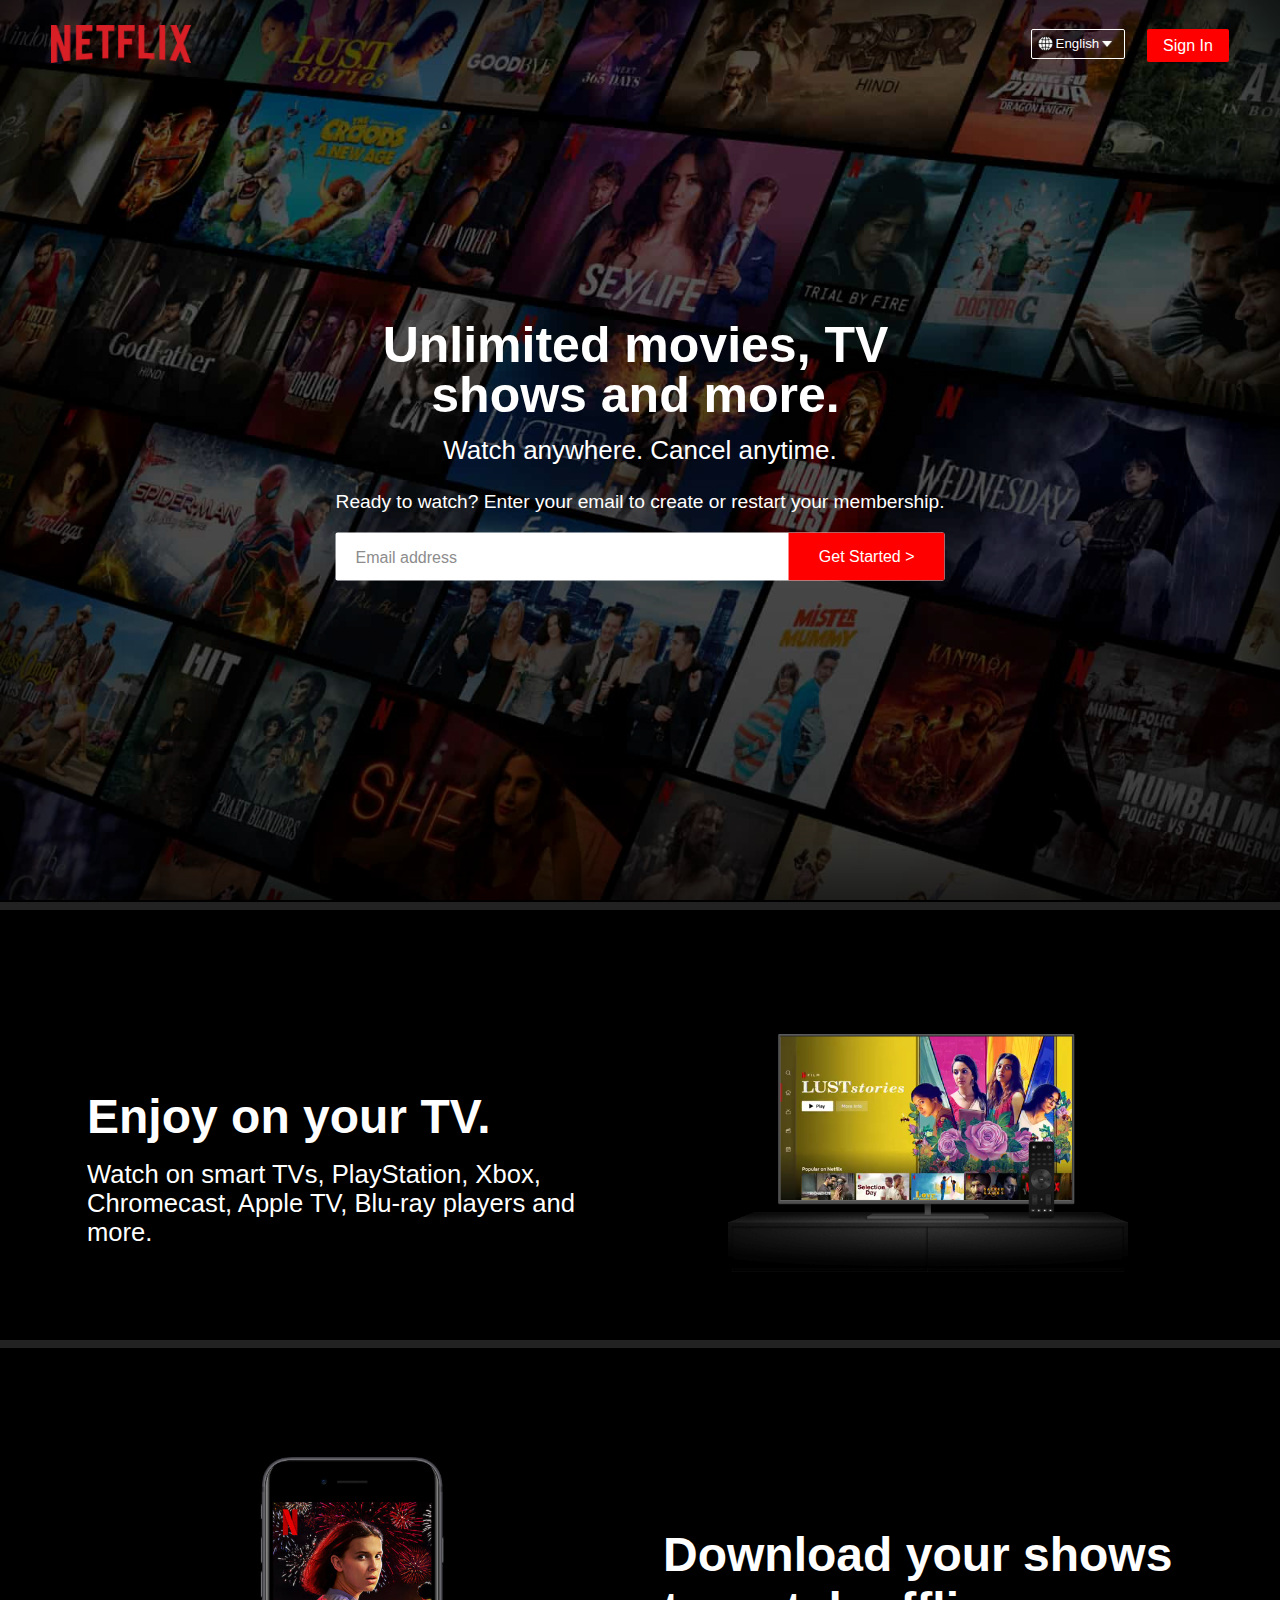
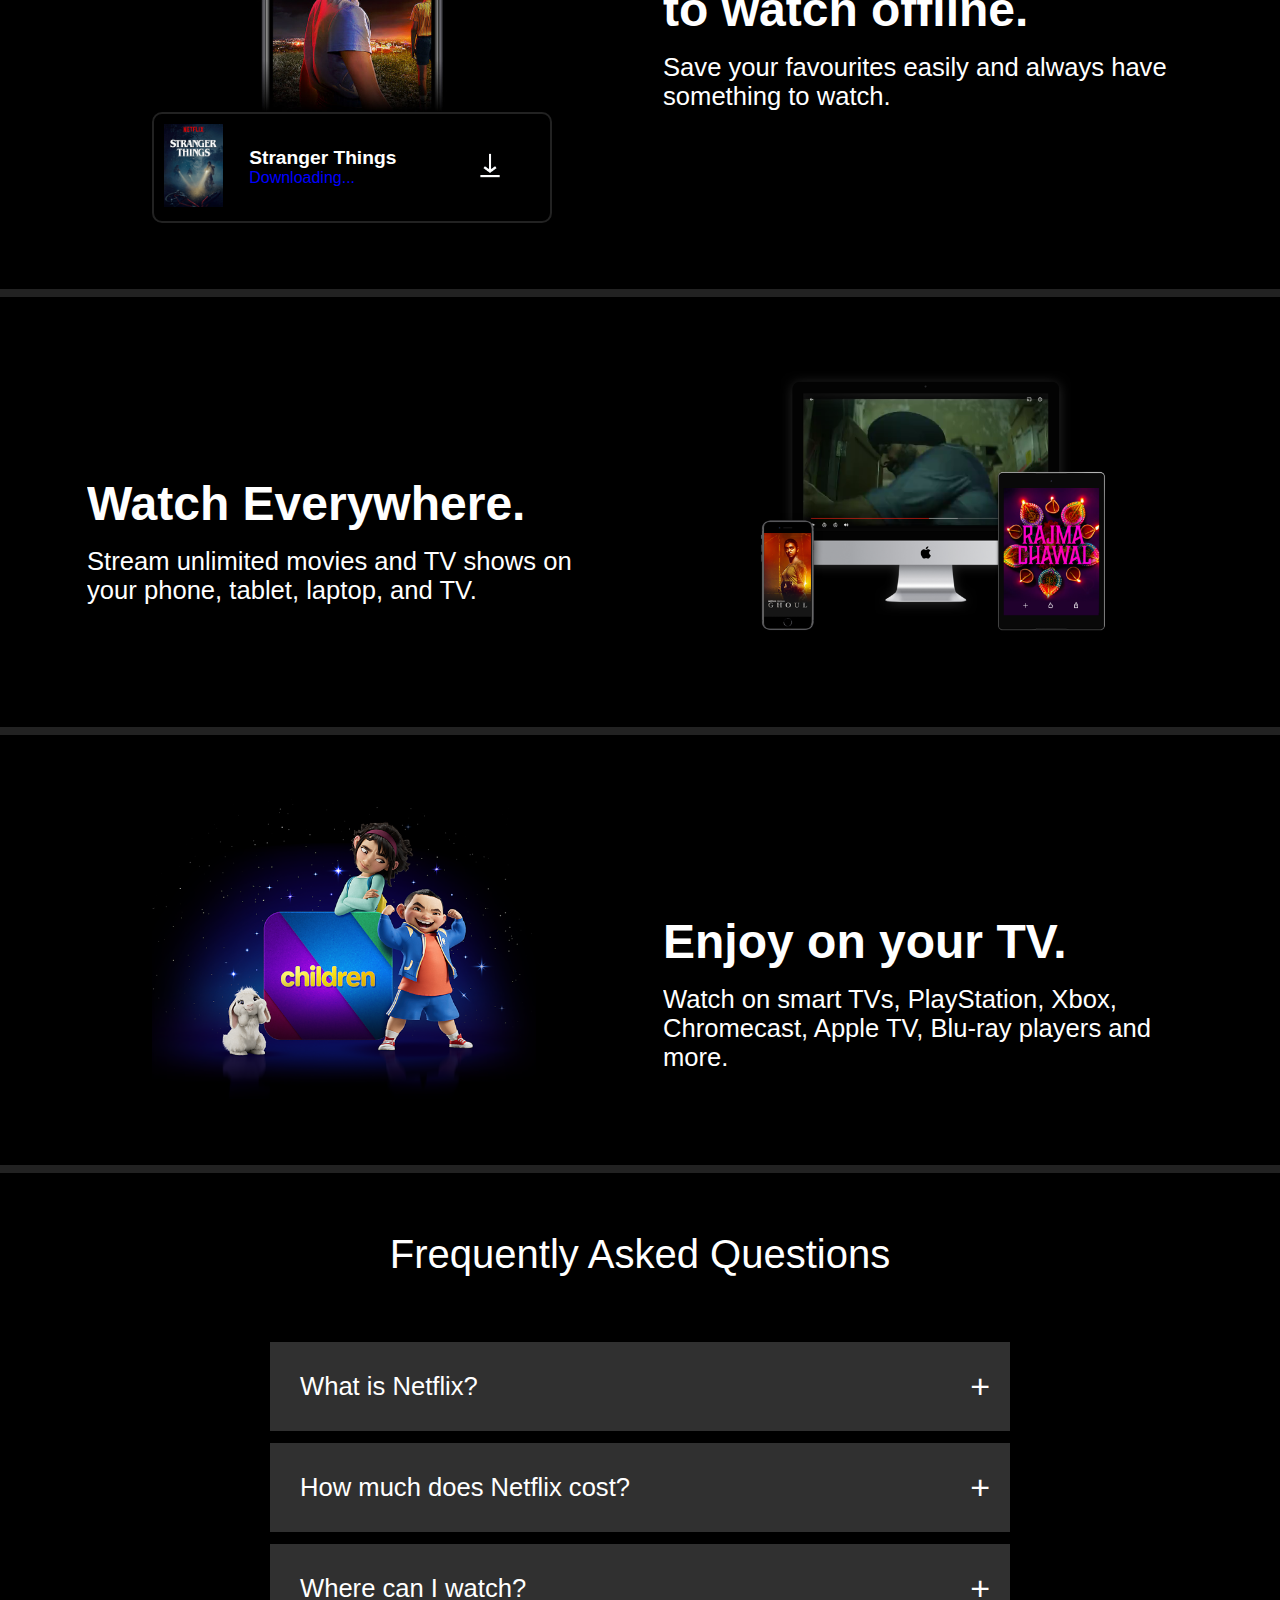
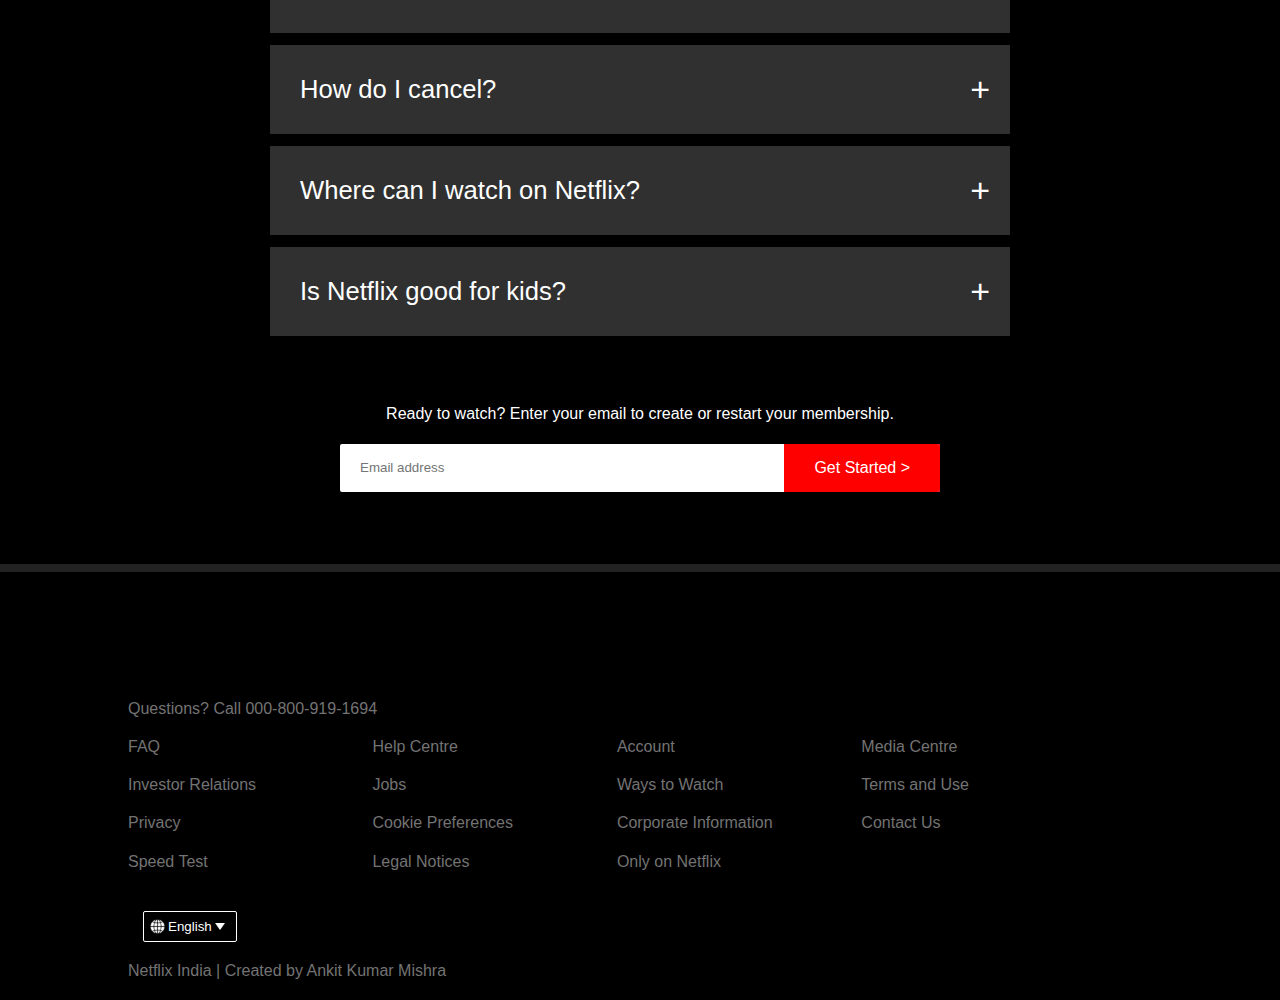
==== Netflix - project/index.html @ b7888b63 "Add files via upload" ====
<!DOCTYPE html>
<html lang="en">
<head>
    <meta charset="UTF-8">
    <meta name="viewport" content="width=device-width, initial-scale=1.0">
    <title>Netflix India – Watch TV Shows Online, Watch Movies Online</title>
    <link rel="stylesheet" href="style.css">
    <link rel="shortcut icon" href="images/nficon.png" type="image/x-icon">
</head>
<body>
    <div class="header">
        <nav>
            <img src="images/netflix-logo.png" alt="home-logo" class="home-logo">
            <div>
                <div class="language">
                    <img src="images/globe.png" alt="" class="before">
                    <select>
                        <option value="">English</option>
                        <option value="">हिन्दी</option>
                    </select>
                    <img src="images/down-icon.png" alt="" class="after">
                </div>
                <a href="javascript:void(0)">Sign In</a>
            </div>
        </nav>
        <div class="header-container">
            <h1>Unlimited movies, TV shows and more. </h1>
            <h2>Watch anywhere. Cancel anytime.</h2>
            <h3 >Ready to watch? Enter your email to create or restart your membership.</h3>
            <form class="email-signup">
                <input type="email" id="email-input" required>
                <label class="floating-label" for="email-input">Email address</label>
                <button>Get Started ></button>
            </form>
            </div>  
        </div>
    </div>
    <div class="main-section">
        <div class="section-break"></div>
        <section class="row s1">
        <div class="col text">
            <h1>Enjoy on your TV.</h1>
    <h2>Watch on smart TVs, PlayStation, Xbox, 
        Chromecast, Apple TV, Blu-ray players and more.</h2>
        </div>   
        <div class="col image">
         <div class="img-vid-container">
            <div class="blank-div"></div>
            <video src="images/video-tv-in-0819.m4v" autoplay="" loop="" muted></video>
         <img src="images/tv.png" alt=""> 
        </div>   
        </div>
        </section>
        <div class="section-break"></div>
        <section class="row s2">
            <div class="col image">
            <div class="img-vid-container box">
                <div class="blank-div"></div>
                <img src="images/mobile-0819.jpg" alt="">
                <div class="mob-downloading">
                    <div class="mob-image">
                        <img src="images/boxshot.png" alt="">
                    </div>
                    <div class="mob-text">
                        <h2>Stranger Things</h2>
                        <p>Downloading...</p>
                    </div>
                    <div class="mob-gif">
                        <img src="images/download-icon.gif" alt="">
                    </div>
                </div>
            </div>
       </div>
       <div class="col text">
        <h1>Download your shows to watch offline.</h1>
        <h2>Save your favourites easily and always have something to watch.</h2>
       </div>
    </section>
    <div class="section-break"></div>
    <section class="row s3">
        <div class="col text">
            <h1>Watch Everywhere.</h1>
                <h2>Stream unlimited movies and TV shows on your phone,
         tablet, laptop, and TV.</h2>
        </div>
        <div class="col image">
        <div class="img-vid-container v3">
          <div class="blank-div"></div>  
          <video src="images/video-devices-in.m4v" autoplay="" loop="" muted>  
          </video>
          <img src="images/device-pile-in.png" alt="">
        </div>    
        </div>
    </section>
    <div class="section-break"></div>
    <section class="row s4">
        <div class="col image">
        <div class="img-vid-container">
            <div class="blank-div"></div>
            <img src="images/children.png" alt="">
            </div>
        </div>
        <div class="col text">
            <h1>Enjoy on your TV.</h1>
                <h2>Watch on smart TVs, PlayStation, Xbox, Chromecast, 
                    Apple TV, Blu-ray players and more.</h2>
        </div>
    </section>
    <div class="section-break"></div>
    <section class="faq">
       <h2>Frequently Asked Questions</h2>
       <ul class="accodion">
         <li>
            <input type="checkbox" name="accodion" onclick="onlyOne(this)"
            id="first">
            <label for="first">What is Netflix?</label>
            <div class="content">
                <p>Netflix is a streaming service that offers a wide variety of award-winning TV shows, movies, anime, documentaries and more
                     - on thousands of internet-connected devices. <br> <br> You can watch as much as you want, whenever you want, without a single ad – all for one low monthly price. There's always something new to discover, and new TV shows and movies are added every week!</p>
            </div>
         </li>
        </li>
        <li>
            <input type="checkbox" name="accodion" onclick="onlyOne(this)" id="second">
            <label for="second">How much does Netflix cost?</label>
            <div class="content">
                <p>Watch Netflix on your smartphone, tablet, Smart TV, laptop, or streaming device, all for one fixed monthly fee. Plans range from ₹ 149 to ₹ 649 a month. No extra costs, no contracts.</p>
            </div>
        </li>
        <li>
            <input type="checkbox" name="accodion" onclick="onlyOne(this)" id="third">
            <label for="third">Where can I watch?</label>
            <div class="content">
                <p>Watch anywhere, anytime. Sign in with your Netflix account to watch instantly on the web at netflix.com from your personal computer or on any internet-connected device that offers the Netflix app, including smart TVs, smartphones, tablets, streaming media players and game consoles. <br><br>You can also download your favourite shows with the iOS, Android, or Windows 10 app. Use downloads to watch while you're on the go and without an internet connection. Take Netflix with you anywhere.</p>
            </div>
        </li>
        <li>
            <input type="checkbox" name="accodion" onclick="onlyOne(this)" id="fourth">
            <label for="fourth">How do I cancel?</label>
            <div class="content">
                <p>Netflix is flexible. There are no annoying contracts and no commitments. You can easily cancel your account online in two clicks. There are no cancellation fees – start or stop your account anytime.</p>
            </div>
        </li>
        <li>
            <input type="checkbox" name="accodion" onclick="onlyOne(this)" id="fifth">
            <label for="fifth">Where can I watch on Netflix?</label>
            <div class="content">
                <p>Netflix has an extensive library of feature films, documentaries, TV shows, anime, award-winning Netflix originals, and more. Watch as much as you want, anytime you want.</p>
            </div>
        </li>
        <li>
            <input type="checkbox" name="accodion" onclick="onlyOne(this)" id="sixth">
            <label for="sixth">Is Netflix good for kids?</label>
            <div class="content">
                <p>The Netflix Kids experience is included in your membership to give parents control while kids enjoy family-friendly TV shows and films in their own space. <br><br>Kids profiles come with PIN-protected parental controls that let you restrict the maturity rating of content kids can watch and block specific titles you don’t want kids to see.</p>
            </div>
        </li>
    </ul>
    <small>Ready to watch? Enter your email to create or restart your membership.</small>
    <form class="email-signup">
        <input type="email" id="email-input-foot" required placeholder="Email address">
        <button>Get Started ></button>
    </form>
       </ul> 
    </section>
    <div class="section-break"></div>
    <footer>
        <div class="footer-container">
            <p>Questions? Call <a href="tel:000-800-919-1694">000-800-919-1694</a></p>
             <ul class="footer-list">
                <li><a href="">FAQ</a></li>
                <li><a href="">Help Centre</a></li>
                <li><a href="">Account</a></li>
                <li><a href="">Media Centre</a></li>
                <li><a href="">Investor Relations</a></li>
                <li><a href="">Jobs</a></li>
                <li><a href="">Ways to Watch</a></li>
                <li><a href="">Terms and Use</a></li>
                <li><a href="">Privacy</a></li>
                <li><a href="">Cookie Preferences</a></li>
                <li><a href="">Corporate Information</a></li>
                <li><a href="">Contact Us</a></li>
                <li><a href="">Speed Test</a></li>
                <li><a href="">Legal Notices</a></li>
                <li><a href="">Only on Netflix</a></li>
             </ul>
             <div class="language-foot">
                <div class="language">
                   <img src="images/globe.png" alt="" class="before">
                   <select>
                    <option value="">English</option>
                    <option value="">हिन्दी</option>
                   </select>   
                   <img src="images/down-icon.png" alt="" class="after">
                </div>
             </div>
             <p class="copyright">Netflix India | Created by Ankit Kumar Mishra</p>
        </div>
    </footer>
    </div>
    <script>
        function onlyOne(checkbox) {
    var checkboxes = document.getElementsByName('accodion');
    checkboxes.forEach((item) => {
        if (item !== checkbox) item.checked = false;
    });
}
    </script>
</body>
</html>
---- Netflix - project/style.css ----
*{
    margin: 0;
    padding: 0;
    font-family: 'Poppins', sans-serif;
    box-sizing: border-box;
}
body {
    background-color: black;
    color: white;
}
.header {
    width: 100%;
    height: 100vh;
    background-image: linear-gradient(rgba(0,0,0,0.5),rgba(0,0,0,0.7)), url('images/BG.jpg');
    box-shadow: inset 0 0 100px 5px rgba(0,0,0,0.9);
    background-size: cover;
    padding: 15px 4%;
    position: relative;
}
.home-logo {
    width: 140px;
}
nav {
    display: flex;
    align-items: center;
    justify-content: space-between;
    padding: 10px 0;
}
.language {
    display: inline-flex;
    align-items: center;
    margin-right: 0.5em;
}
.before {
    position: relative;
    left: 1.4em;
    width: 15px;
}
.after {
    position: relative;
    left: -1.4em;
    width: 10px;
}
select {
    -webkit-appearance: none;
    background-color: transparent;
    border: 1px solid white;
    color: white;
    padding: .5em 1.8em;
    border-radius: 2px;
}
select option {
    background: rgb(198, 197, 197);
}
nav a {
    text-decoration: none;
    color: white;
    background-color: red;
    border-radius: 2px;
    padding: .5em 1em;
}

.header-container {
    text-align: center;
    position: absolute;
    top: 50%;
    left: 50%;
    transform: translate(-50%, -50%);
}
.header-container h1 {
    font-size: 50px;
    line-height: 50px;
    font-weight: 600;
    max-width: 600px;
    margin-bottom: 15px;
}
.header-container h2 {
    font-size: 1.625rem;
    font-weight: 400;
    margin-bottom: 25px;
}
.header-container h3 {
    font-size: 1.2rem;
    max-width: none;
    padding-bottom: 20px;
    font-weight: 400;
}
.email-signup {
    background: white;
    border-radius: 2px;
    display: flex;
    align-items: center;
    overflow: hidden;
}
.email-signup input {
    flex: 1;
    border: 0;
    outline: 0;
    height: 40px;
    margin: 0;
    margin-left: 20px;
}
.email-signup .floating-label {
    color: #8c8c8c;
    font-size: 16px;
    position: absolute;
    top: 91%;
    left: 20px;
    cursor: text;
    transform: translateY(-50%);
    transition: font .1s ease,top .1s ease,transform .1s ease;
}
.email-signup button {
    background-color: red;
    color: white;
    border: 0;
    outline: 0;
    cursor: pointer;
    font-size: 16px;
    padding: 15px 30px;
}
.email-signup input:focus ~ .floating-label,
.email-signup input:valid ~ .floating-label {
  font-size: 11px;
  top: 85%;
}

.section-break {
    width: 100%;
    height: 10px;
    border-bottom: 8px solid #222;
}

.row {
    display: flex;
    flex-wrap: wrap;
    padding: 5%;
}
.col {
    flex-grow: 1;
    flex-basis: 0;
    margin: 0 2%;
    overflow: hidden;
    min-width:395px;
}
.text {
    margin-top: 10%;
}
.text h1 {
    font-size: 3rem;
}
.text h2 {
    margin-top: 3%;
    font-size: 1.60rem;
    font-weight: 400;
}
.img-vid-container {
    width: 400px;
    margin: auto;
    position: relative;
}
.blank-div {
    height: 300px;
}
.col img {
    max-width: 100%;
    height: auto;
    position: absolute;
    top: 0;
}
.col video {
    max-width: 100%;
    height: auto;
    position: absolute;
    width: 73%;
    top: 20.6%;
    left: 13%;
}

.mob-downloading {
    border: 2px solid #222;
    border-radius: 10px;
    display: flex;
    align-items: center;
}
.mob-image {
    width: 20%;
    padding: 10px;
}
.mob-text {
    margin-left: 1em;
}
.mob-text h2 {
    font-size: 1.2em;
}
.mob-text p {
    color: blue;
}
.mob-gif {
    width: 15%;
    margin-left: 4em;
}
.mob-image img {
    position: static;
}
.mob-gif img {
    position: static;
}  

.v3 video {
    max-width: 100%;
    height: auto;
    position: absolute;
    width: 63%;
    top: 10%;
    left: 18%;
}

.faq {
    padding: 10px 12%;
    text-align: center;
    font-size: 18px;
}
.faq h2 {
    margin-top: 5%;
    font-weight: 500;
    font-size: 40px;
}
.accodion {
    margin: 60px auto;
    width: 100%;
    max-width: 750px;
}
.accodion li {
    list-style: none;
    width: 100%;
    padding: 5px;
}
.accodion li label {
    display: flex;
    align-items: center;
    padding: 30px;
    font-size: 1.6rem;
    font-weight: 500;
    background-color: #303030;
    margin-bottom: 2px;
    position: relative;
    cursor: pointer;
}
.accodion li label::after {
    content: "+";
    font-size: 34px;
    position: absolute;
    right: 20px;
    transition: transform 0.5s;
}
input[type="checkbox"] {
    display: none;
}
.accodion .content {
    font-size: 1.6rem;
    background: #303030;
    text-align: left;
    padding: 0 20px;
    max-height: 0;
    overflow: hidden;
    transition: max-height 0.5s, padding 0.5s;
}
.accodion input[type="checkbox"]:checked + label + .content {
    max-height: 600px;
    padding: 30px 20px;
}
.accodion input[type="checkbox"]:checked + label::after {
    transform: rotate(135deg);
}

.faq .email-signup {
    max-width: 600px;
    margin: 20px auto 60px;
}
.faq small {
    font-size: 16px;
}

footer {
    padding: 10% 10% 0 10%;
    display: flex;
    justify-content: center;
}
.footer-container {
    color: #737373;
}
.footer-container p {
    margin-bottom: 20px;
}
.footer-container a {
    text-decoration: none;
    color: #737373;
}
.footer-container a:hover {
    color: #737373;
    text-decoration: underline;
}
.footer-list {
    list-style: none;
    margin-bottom: 20px;
}
.footer-list li {
    display: inline-block;
    width: 15em;
    margin-bottom: 2%;
}
.copyright {
    margin-top: 2%;
}

@media only screen and (max-width:600px) {
    .home-logo {
        width: 100px;
    }
    .language {
        margin-right: 0.1em;
    }
    .before {
        left: 1em;
        width: 10px;
    }
    .after {
        left: -1em;
        width: 5px;
    }
    select {
        font-size: 12px;
        padding: .5em 1.6em;
    }
    nav a {
        padding: .55em 1.2em;
        font-size: 12px;
    }
    .header-container h1 {
        font-size: 1.6rem;
        line-height: 30px;
    }
    .header-container h2 {
        font-size: 1.2rem;
    }
    .header-container h3 {
        font-size: 1.2rem;
    }
    .email-signup .floating-label {
        font-size: 12px;
        top: 93%;
    }
    .email-signup button {
        width: 100px;
        font-size: 12px;
        padding: 1.0287em 0px;
    }
    .email-signup input:focus ~ .floating-label,
    .email-signup input:valid ~ .floating-label {
      font-size: 8px;
      top: 88%;
    }

    .text h1 {
        font-size: 1.5rem;
        text-align: center;
        max-width: 11em;
    }
    .text h2 {
        font-size: 1rem;
        max-width: 250px;
        text-align: center;
        margin-left: 7%;
    }
    .img-vid-container {
        width: 300px;
        margin-left: 5%;
    }
    .col video {
        top: 15%;
    }

    .box img {
        margin-left: 0;
    }
    .mob-downloading {
        margin-top: -70px;
        margin-left: 0;
    }
    .mob-text h2 {
        font-size: .7em;
    }
    .mob-text p {
        font-size: .7em;
    }

    .v3 video {
        top: 7%;
    }


    .faq {
        padding: 10px 2%;
    }
    .faq h2 {
        margin-top: 10%;
        font-size: 30px;
    }

    .faq .email-signup {
        max-width: 300px;
        margin: 20px 0 30px 30px;
    }
    .faq small {
        font-size: 12px;
    }

    .accodion {
        margin: 20px auto;
    }
    .accodion li {
        text-align: left;
    }
    .accodion li label {
        padding: 20px;
        font-size: 1rem;
    }
    .accodion li label::after {
        font-size: 30px;
    }

 
    .footer-container p {
        margin-bottom: 15px;
    }
    .footer-list {
        margin-bottom: 15px;
    }
    .footer-list li {
        display: inline-block;
        width: 8.5em;
        margin-bottom: 4%;
    }
    .copyright {
        margin-top: 4%;
    }
}
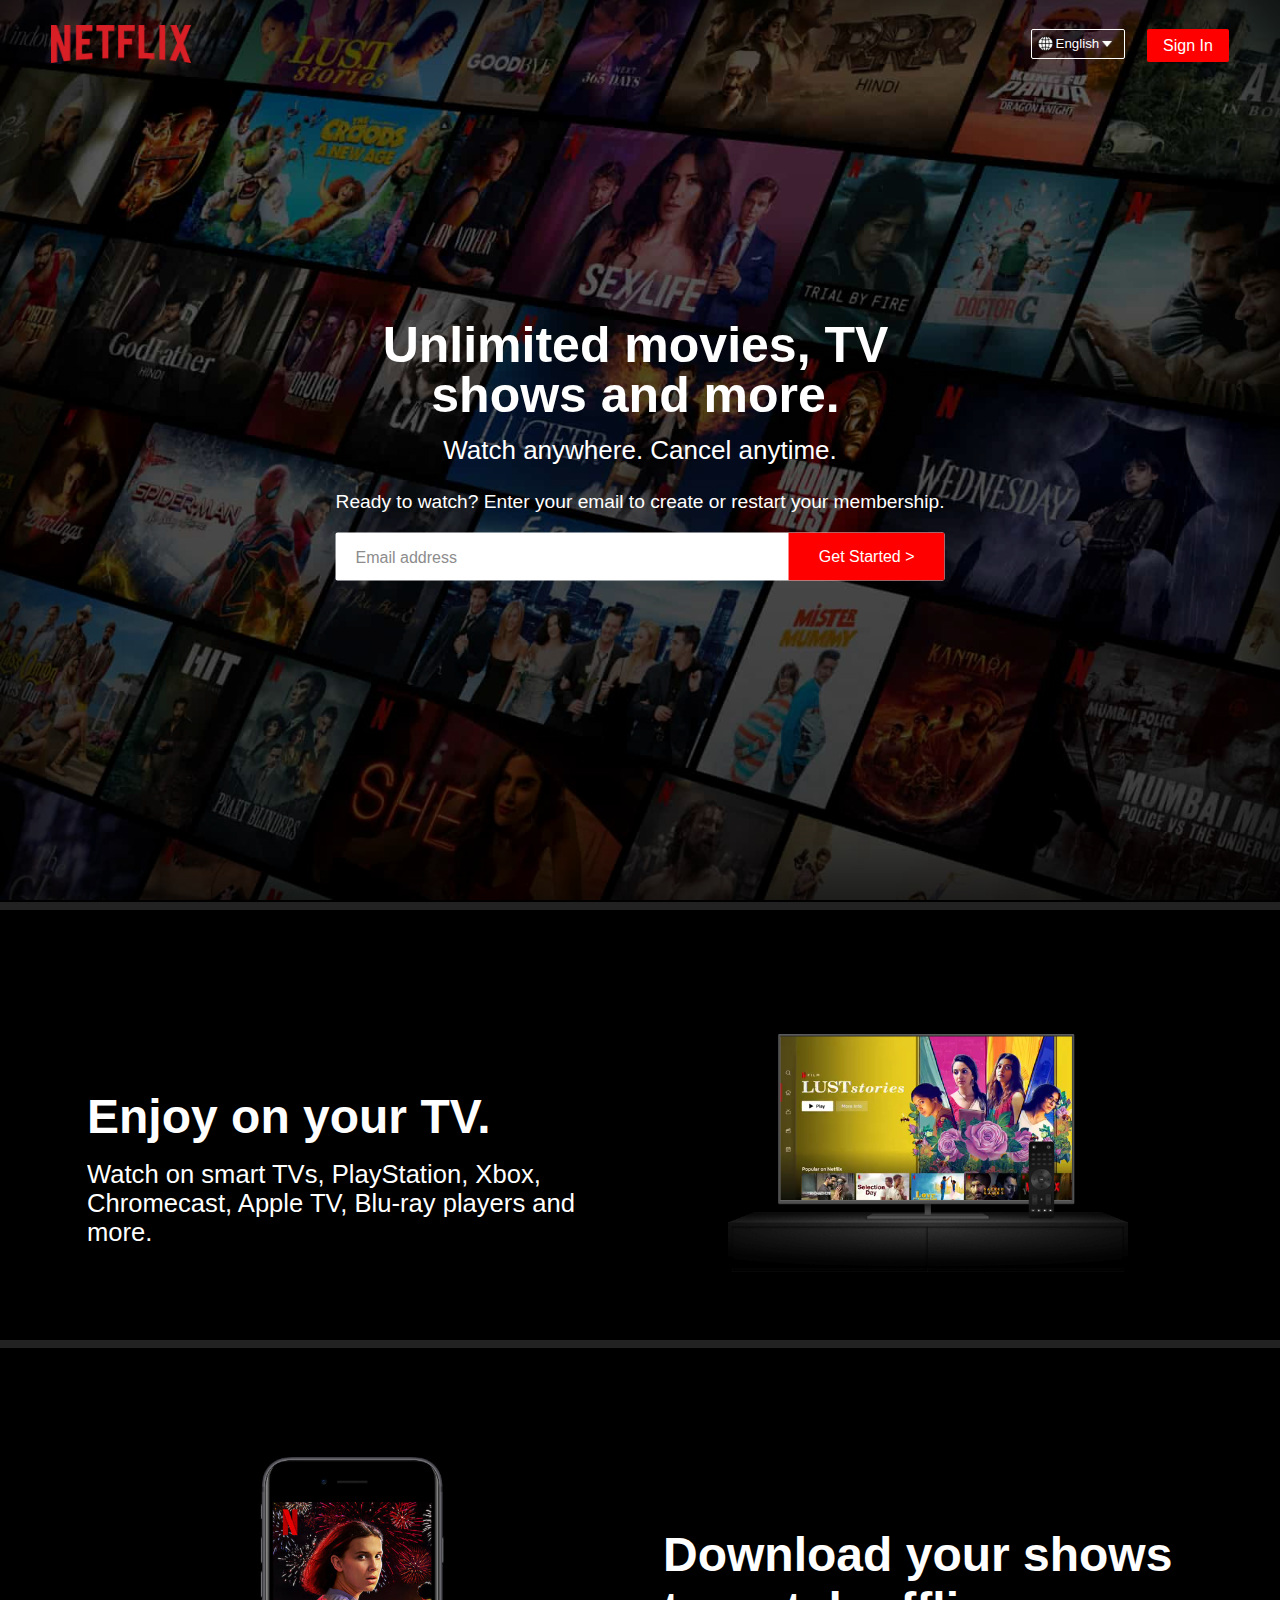
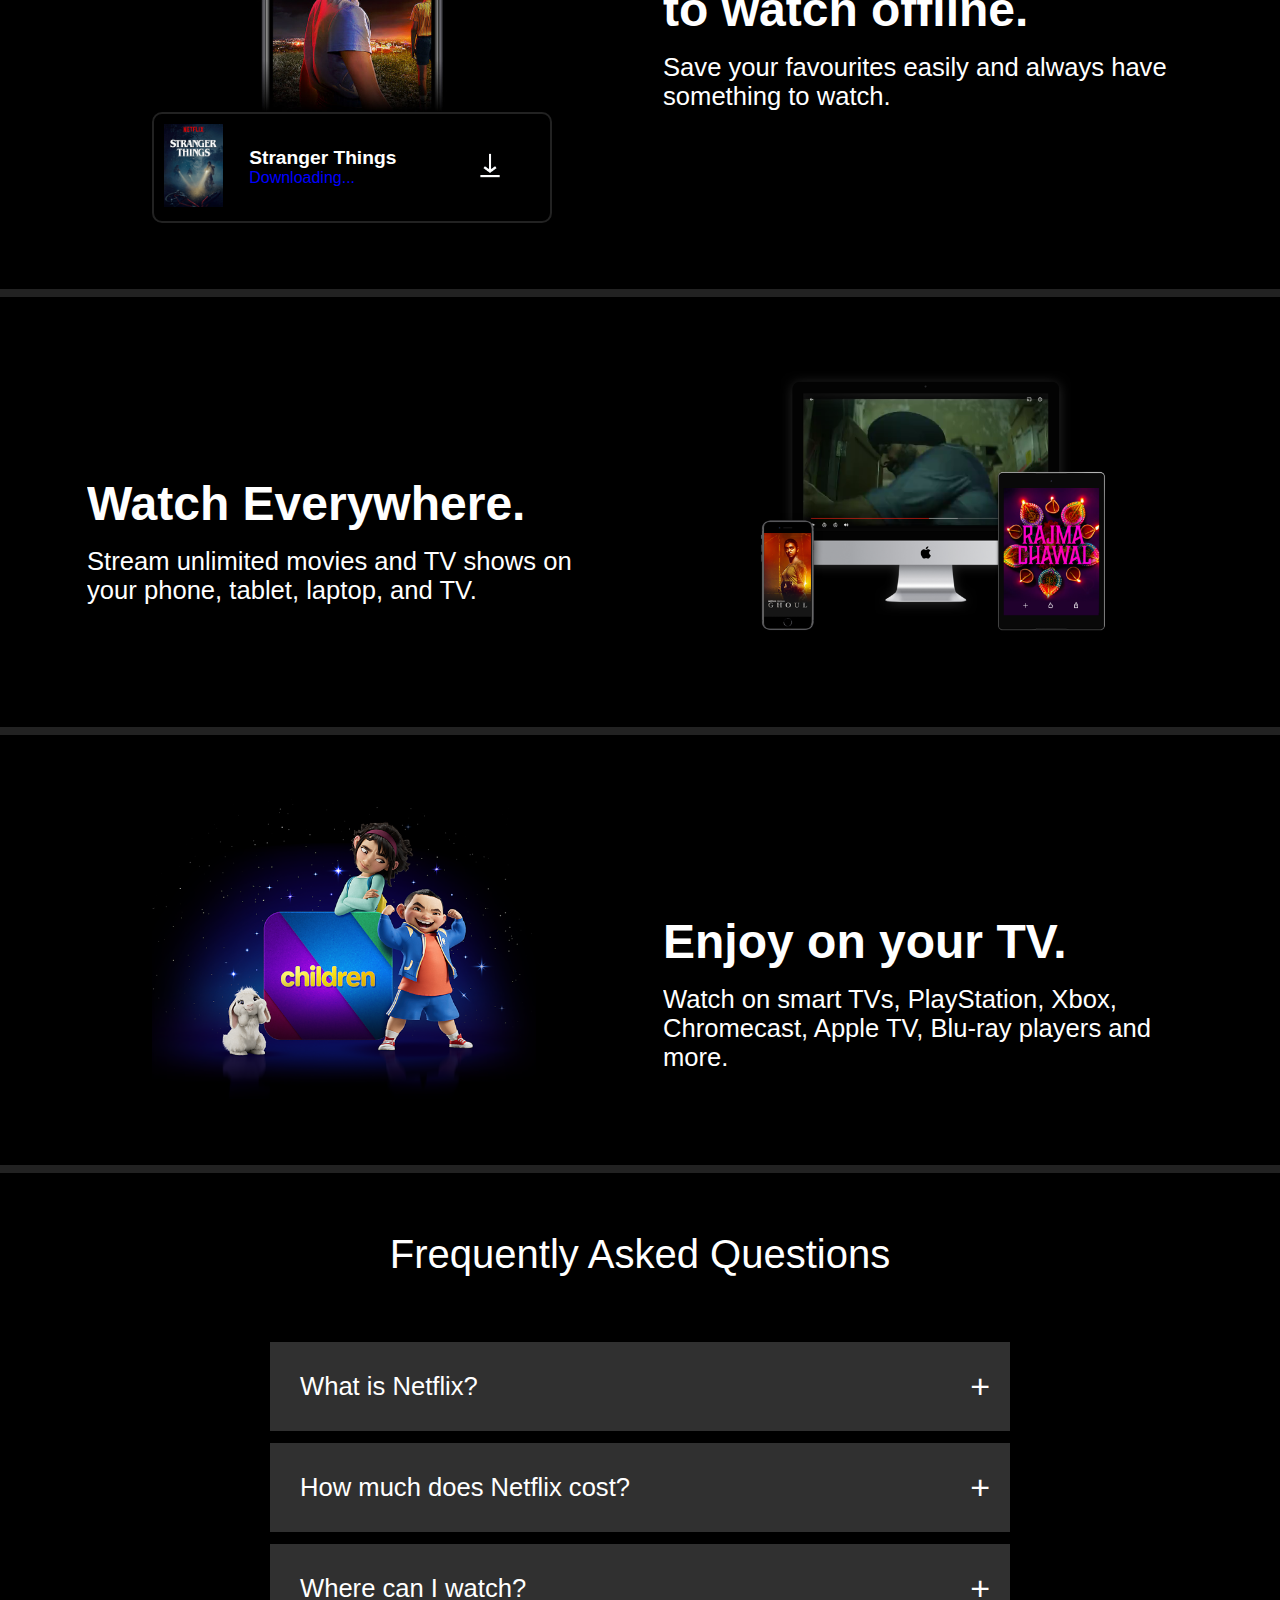
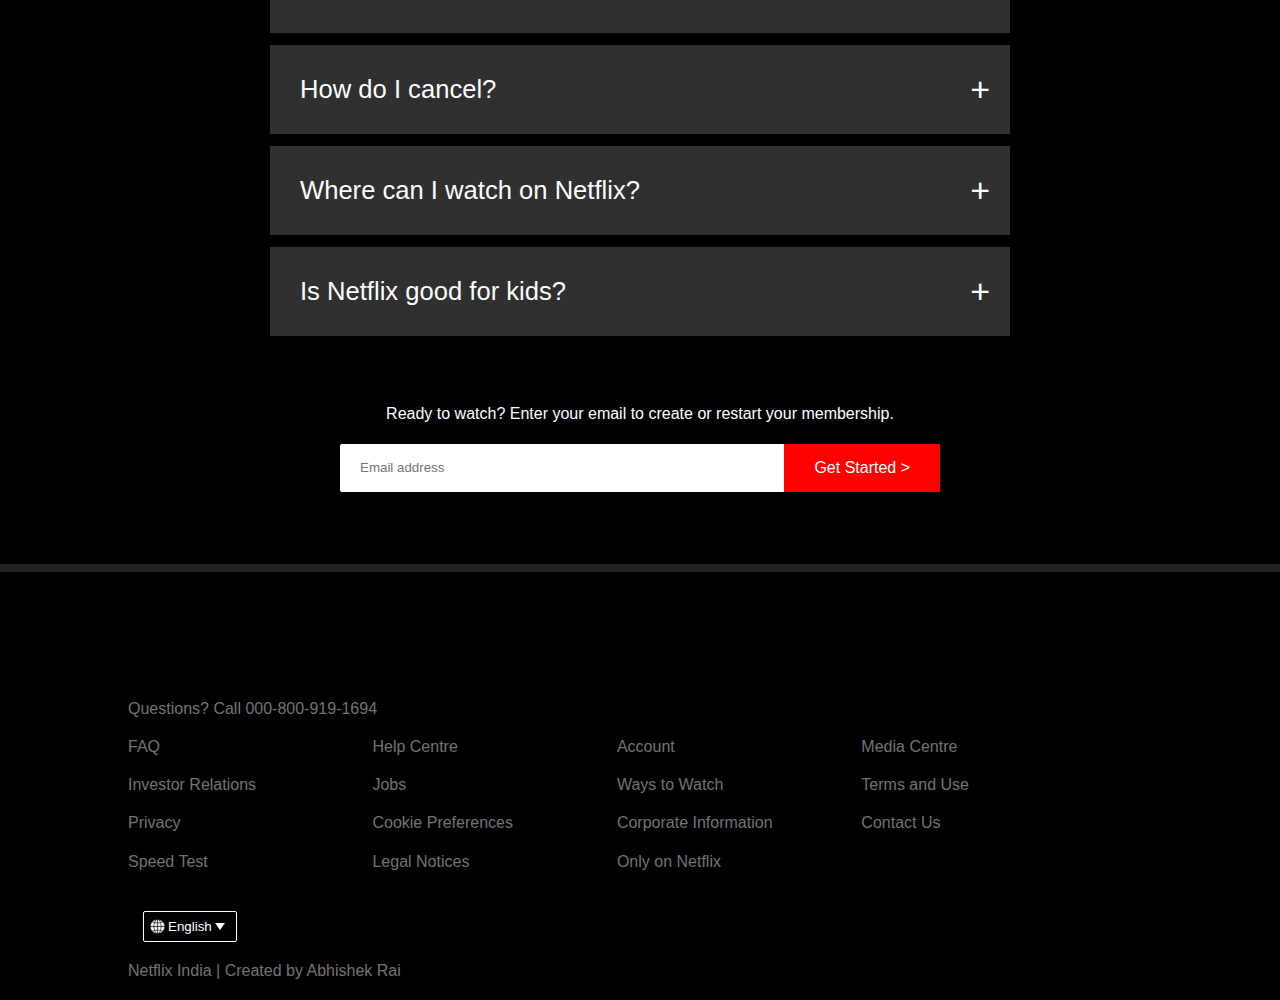
==== commit 5c9da3b2: "Update index.html" ====
--- a/Netflix - project/index.html
+++ b/Netflix - project/index.html
@@ -194,7 +194,7 @@
                    <img src="images/down-icon.png" alt="" class="after">
                 </div>
              </div>
-             <p class="copyright">Netflix India | Created by Ankit Kumar Mishra</p>
+             <p class="copyright">Netflix India | Created by Abhishek Rai</p>
         </div>
     </footer>
     </div>
@@ -207,4 +207,4 @@
 }
     </script>
 </body>
-</html>+</html>
